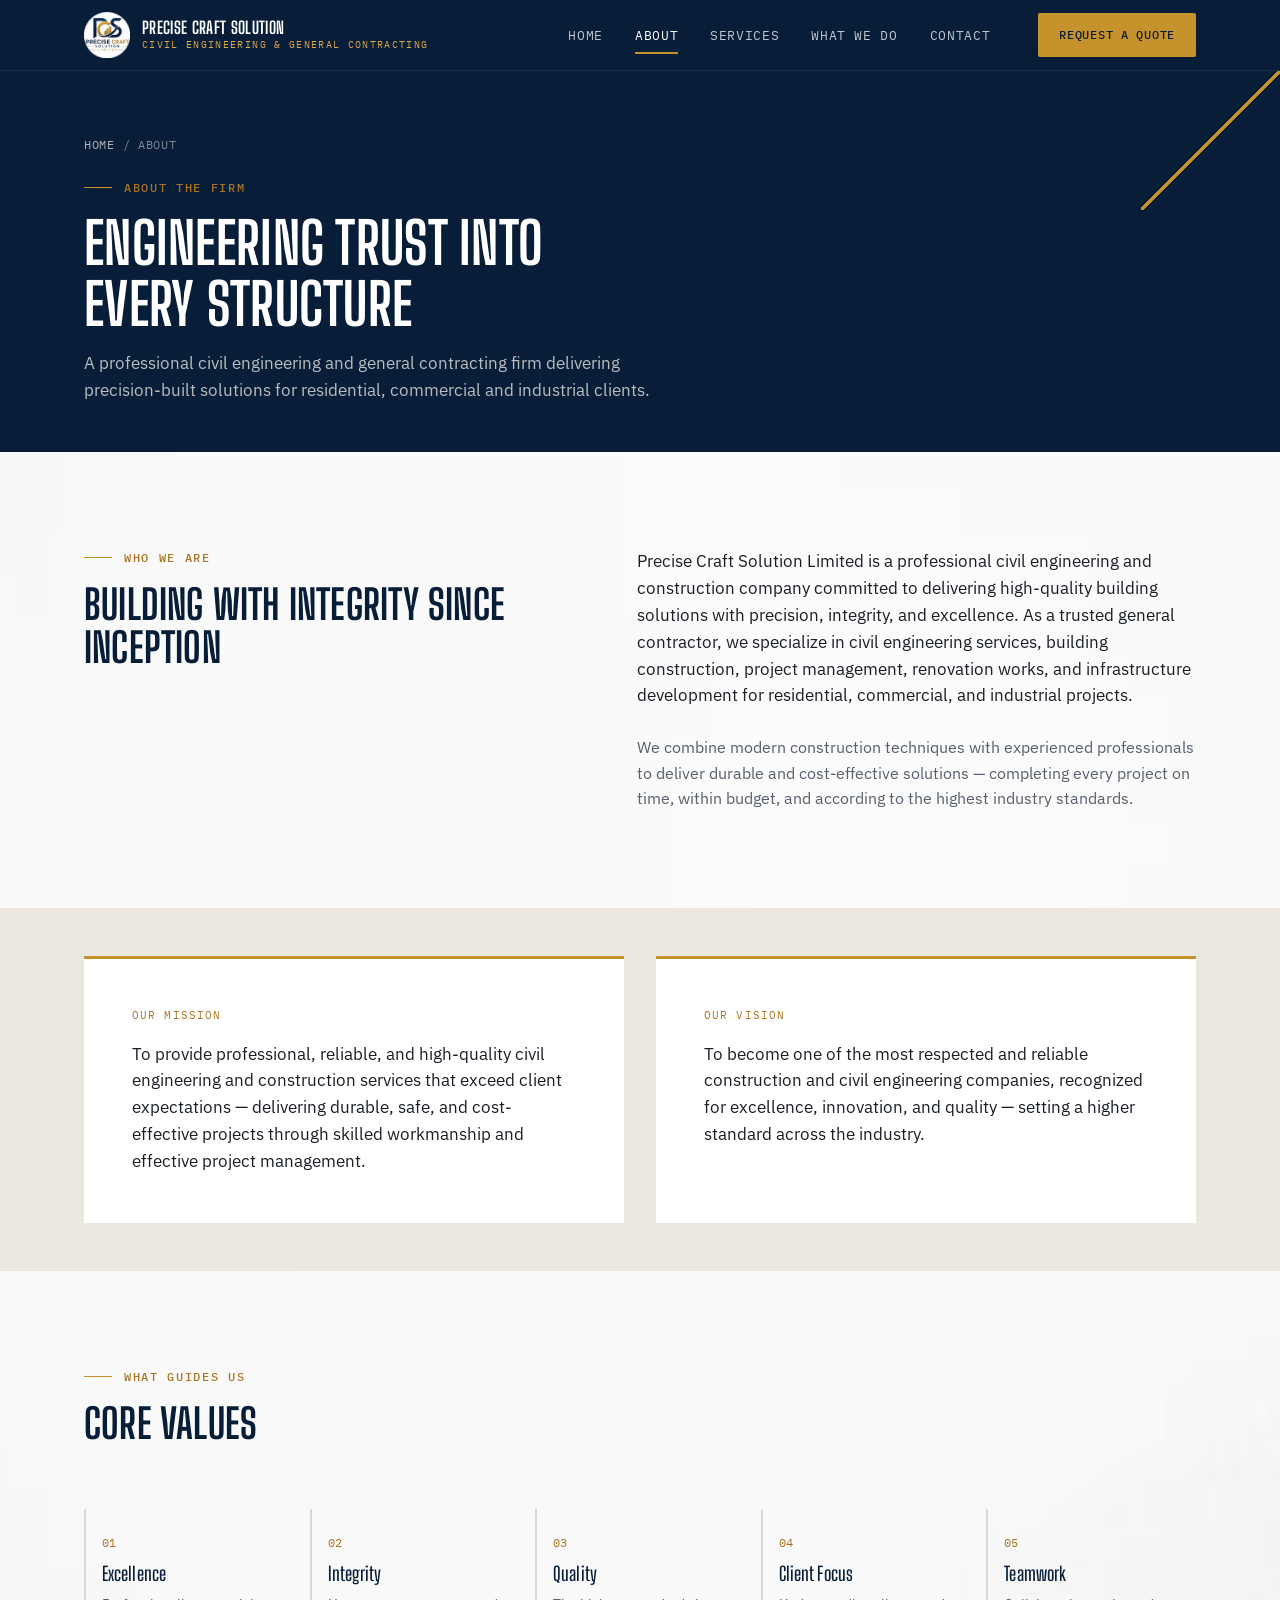
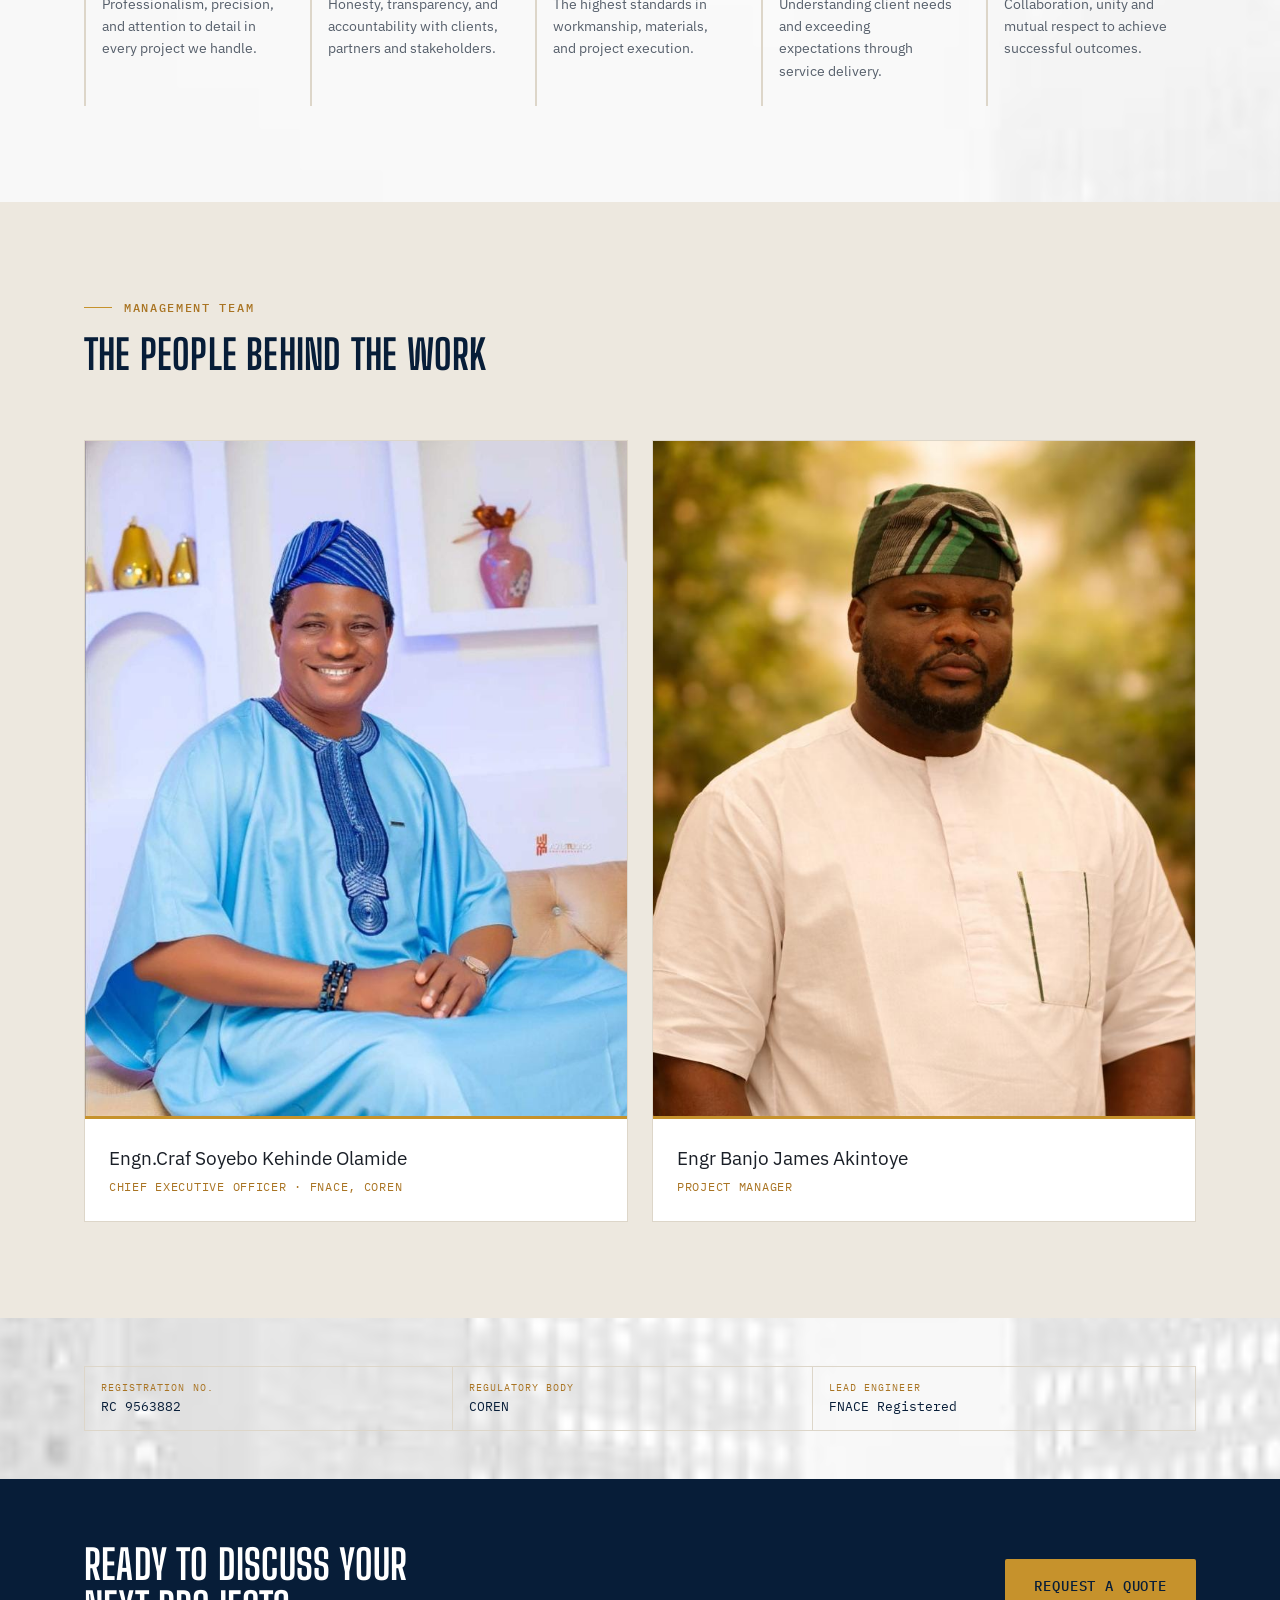
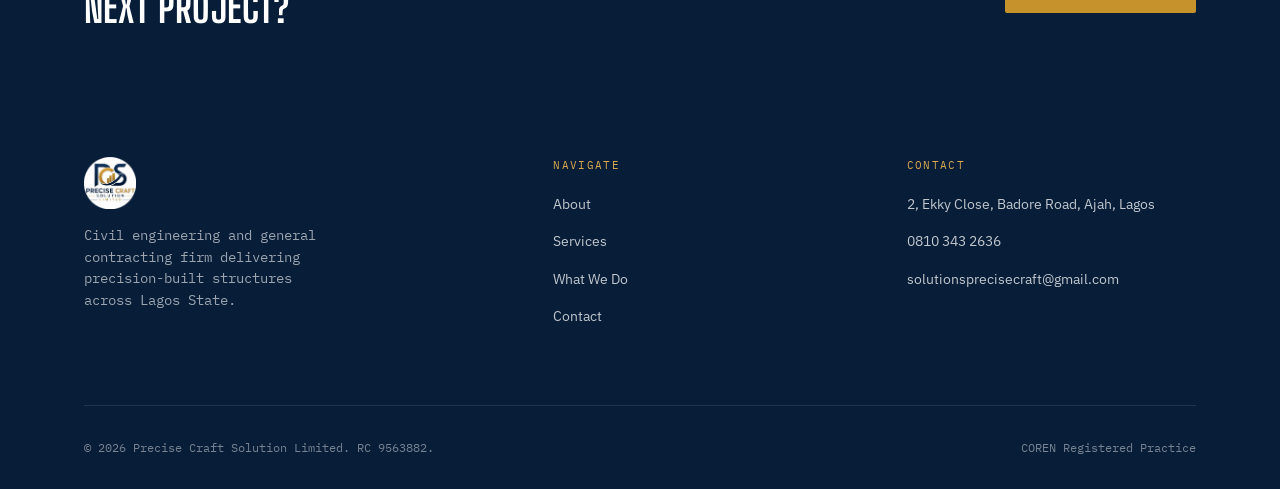
==== about.html @ 860c64ae "first commit" ====
<!DOCTYPE html>
<html lang="en" class="no-js">
<head>
  <script>document.documentElement.classList.replace('no-js','js');</script>
  <meta charset="UTF-8">
  <meta name="viewport" content="width=device-width, initial-scale=1.0">
  <title>About Us | Precise Craft Solution Limited</title>
  <meta name="description" content="Precise Craft Solution Limited — a COREN-registered civil engineering and general contracting firm. Learn our mission, values and meet the management team.">

  <link rel="preconnect" href="https://fonts.googleapis.com">
  <link rel="preconnect" href="https://fonts.gstatic.com" crossorigin>
  <link href="https://fonts.googleapis.com/css2?family=Big+Shoulders+Display:wght@600;700;800&family=IBM+Plex+Sans:wght@400;500;600&family=IBM+Plex+Mono:wght@400;500&display=swap" rel="stylesheet">
  
   <link rel="icon" type="image/png" sizes="192x192" href="assets/Dsfavicon_io/android-chrome-192x192.png">
    <link rel="icon" type="image/png" sizes="512x512" href="assets/Dsfavicon_io/android-chrome-512x512.png">
   <link rel="apple-touch-icon" sizes="180x180" href="assets/Dsfavicon_io/apple-touch-icon.png">
   <link rel="icon" type="image/png" sizes="32x32" href="assets/Dsfavicon_io/favicon-16x16.png">
   <link rel="icon" type="image/png" sizes="16x16" href="assets/Dsfavicon_io/favicon-32x32.png">
   <link rel="manifest" href="assets/Dsfavicon_io/site.webmanifest">
   
  <link rel="stylesheet" href="css/variables.css">
  <link rel="stylesheet" href="css/base.css">
  <link rel="stylesheet" href="css/typography.css">
  <link rel="stylesheet" href="css/components.css">
  <link rel="stylesheet" href="css/home.css">
  <link rel="stylesheet" href="css/about.css">
</head>
<body>

   <!-- Page Loader -->
    <div class="page-loader" id="pageLoader">
      <div class="loader-logo"><img src="assets/images/logo.png"></div>
      <div class="loader-bar"><div class="loader-fill"></div></div>
    </div>

  <a href="#main" class="visually-hidden">Skip to main content</a>

  <header class="site-header">
    <div class="container site-header__inner">
      <a href="index.html" class="site-header__brand">
        <img src="assets/images/logo.png" alt="Precise Craft Solution Limited logo">
        <span class="site-header__brand-text">Precise Craft Solution
          <span>Civil Engineering &amp; General Contracting</span>
        </span>
      </a>

      <nav class="site-nav" aria-label="Primary">
        <ul class="site-nav__list">
          <li><a href="index.html">Home</a></li>
          <li><a href="about.html" aria-current="page">About</a></li>
          <li><a href="services.html">Services</a></li>
          <li><a href="capabilities.html">What We Do</a></li>
          <li><a href="contact.html">Contact</a></li>
        </ul>
        <a href="contact.html" class="btn btn-primary btn-small">Request a Quote</a>
      </nav>

      <button class="nav-toggle" aria-label="Toggle menu" aria-expanded="false">
        <span></span><span></span><span></span>
      </button>
    </div>
  </header>

  <main id="main">

    <section class="page-hero">
      <div class="container">
        <p class="breadcrumb"><a href="index.html">Home</a> / About</p>
        <p class="eyebrow">About The Firm</p>
        <h1 class="page-hero__title">Engineering Trust Into Every Structure</h1>
        <p class="page-hero__lead">A professional civil engineering and general contracting firm delivering precision-built solutions for residential, commercial and industrial clients.</p>
      </div>
    </section>

    <!-- COMPANY OVERVIEW -->
    <section class="section">
      <div class="container intro__grid">
        <div>
          <p class="eyebrow">Who We Are</p>
          <h2>Building With Integrity Since Inception</h2>
        </div>
        <div>
          <p class="lead">Precise Craft Solution Limited is a professional civil engineering and construction company committed to delivering high-quality building solutions with precision, integrity, and excellence. As a trusted general contractor, we specialize in civil engineering services, building construction, project management, renovation works, and infrastructure development for residential, commercial, and industrial projects.</p>
          <br>
          <p>We combine modern construction techniques with experienced professionals to deliver durable and cost-effective solutions — completing every project on time, within budget, and according to the highest industry standards.</p>
        </div>
      </div>
    </section>

    <!-- MISSION / VISION -->
    <section class="section section--alt section--tight">
      <div class="container">
        <div class="mv-grid">
          <div class="mv-panel reveal">
            <p class="mv-panel__label">Our Mission</p>
            <p class="lead">To provide professional, reliable, and high-quality civil engineering and construction services that exceed client expectations — delivering durable, safe, and cost-effective projects through skilled workmanship and effective project management.</p>
          </div>
          <div class="mv-panel reveal">
            <p class="mv-panel__label">Our Vision</p>
            <p class="lead">To become one of the most respected and reliable construction and civil engineering companies, recognized for excellence, innovation, and quality — setting a higher standard across the industry.</p>
          </div>
        </div>
      </div>
    </section>

    <!-- CORE VALUES -->
    <section class="section">
      <div class="container">
        <div class="section__header">
          <p class="eyebrow">What Guides Us</p>
          <h2>Core Values</h2>
        </div>

        <div class="values-grid">
          <div class="value-item reveal">
            <div class="value-item__num">01</div>
            <h4>Excellence</h4>
            <p>Professionalism, precision, and attention to detail in every project we handle.</p>
          </div>
          <div class="value-item reveal">
            <div class="value-item__num">02</div>
            <h4>Integrity</h4>
            <p>Honesty, transparency, and accountability with clients, partners and stakeholders.</p>
          </div>
          <div class="value-item reveal">
            <div class="value-item__num">03</div>
            <h4>Quality</h4>
            <p>The highest standards in workmanship, materials, and project execution.</p>
          </div>
          <div class="value-item reveal">
            <div class="value-item__num">04</div>
            <h4>Client Focus</h4>
            <p>Understanding client needs and exceeding expectations through service delivery.</p>
          </div>
          <div class="value-item reveal">
            <div class="value-item__num">05</div>
            <h4>Teamwork</h4>
            <p>Collaboration, unity and mutual respect to achieve successful outcomes.</p>
          </div>
        </div>
      </div>
    </section>

    <!-- TEAM -->
    <section class="section section--alt">
      <div class="container">
        <div class="section__header">
          <p class="eyebrow">Management Team</p>
          <h2>The People Behind The Work</h2>
        </div>

        <div class="team-grid">
          <div class="team-card reveal">
            <div class="team-card__photo"><img src="assets/images/Ceo.jpg"></div>
            <div class="team-card__body">
              <div class="team-card__name">Engn.Craf Soyebo Kehinde Olamide</div>
              <div class="team-card__role">Chief Executive Officer · FNACE, COREN</div>
            </div>
          </div>

          <div class="team-card reveal">
            <div class="team-card__photo"><img src="assets/images/mr-banjo.jpg"></div>
            <div class="team-card__body">
              <div class="team-card__name">Engr Banjo James Akintoye</div>
              <div class="team-card__role">Project Manager</div>
            </div>
          </div>


        </div>
      </div>
    </section>

    <!-- CREDENTIALS TITLE BLOCK -->
    <section class="section--tight">
      <div class="container">
        <div class="title-block title-block--light">
          <div class="title-block__cell">
            <span class="title-block__label">Registration No.</span>
            <span class="title-block__value">RC 9563882</span>
          </div>
          <div class="title-block__cell">
            <span class="title-block__label">Regulatory Body</span>
            <span class="title-block__value">COREN</span>
          </div>
          <div class="title-block__cell">
            <span class="title-block__label">Lead Engineer</span>
            <span class="title-block__value">FNACE Registered</span>
          </div>
        </div>
      </div>
    </section>

    <!-- CTA -->
    <section class="cta-band">
      <div class="container cta-band__inner">
        <h2>Ready To Discuss Your Next Project?</h2>
        <a href="contact.html" class="btn btn-primary">Request a Quote</a>
      </div>
    </section>

  </main>

  <footer class="site-footer">
    <div class="container">
      <div class="footer-grid">
        <div>
          <img src="assets/images/logo.png" alt="Precise Craft Solution Limited" style="height:52px;width:52px;">
          <p class="footer-brand__text">Civil engineering and general contracting firm delivering precision-built structures across Lagos State.</p>
        </div>
        <div>
          <p class="footer-heading">Navigate</p>
          <ul class="footer-list">
            <li><a href="about.html">About</a></li>
            <li><a href="services.html">Services</a></li>
            <li><a href="capabilities.html">What We Do</a></li>
            <li><a href="contact.html">Contact</a></li>
          </ul>
        </div>
        <div>
          <p class="footer-heading">Contact</p>
          <ul class="footer-list">
            <li><span>2, Ekky Close, Badore Road, Ajah, Lagos</span></li>
            <li><a href="wa.me/+2348103432636">0810 343 2636</a></li>
            <li><a href="mailto:solutionsprecisecraft@gmail.com">solutionsprecisecraft@gmail.com</a></li>
          </ul>
        </div>
      </div>
      <div class="footer-bottom">
        <span>&copy; 2026 Precise Craft Solution Limited. RC 9563882.</span>
        <span>COREN Registered Practice</span>
      </div>
    </div>
  </footer>

  <script src="js/main.js"></script>
</body>
</html>
---- css/variables.css ----
/* ==========================================================================
   PRECISE CRAFT SOLUTION LIMITED — Design Tokens
   Brand colors extracted directly from company logo.
   ========================================================================== */

:root {

  /* ---- Color: Navy (primary, dominant) ---- */
  --navy-900: #071D38;   /* deepest — dark section backgrounds */
  --navy-800: #0B2C54;   /* brand primary — logo navy */
  --navy-700: #123A6B;   /* hover / lighter surface on dark */
  --navy-600: #1D4E86;   /* links on dark, mid accents */

  /* ---- Color: Gold (accent — used sparingly) ---- */
  --gold-600: #A97423;   /* deep gold — text-on-light emphasis */
  --gold-500: #C6922C;   /* brand primary gold */
  --gold-400: #D9A94E;   /* lighter gold — hover states */
  --gold-100: #F3E4C6;   /* faint gold wash — badges, tints */

  /* ---- Color: Neutrals (warm, not clinical) ---- */
  --concrete-100: #F6F3EE; /* page background — warm off-white */
  --concrete-200: #EDE8DF; /* section alternation */
  --concrete-300: #DDD6C9; /* borders, hairlines */
  --steel-400: #8B93A0;    /* secondary neutral, muted labels */
  --steel-600: #565F6B;    /* body text on light, secondary */
  --ink-900: #1A1F27;      /* primary text — warm near-black */

  /* ---- Color: Surface / Utility ---- */
  --white: #FFFFFF;
  --success: #2F6B4F;
  --error: #A63A3A;

  /* ---- Typography ---- */
  --font-display: 'Big Shoulders Display', sans-serif;
  --font-body: 'IBM Plex Sans', sans-serif;
  --font-mono: 'IBM Plex Mono', monospace;

  /* Type scale (fluid via clamp) */
  --text-display: clamp(2.75rem, 6vw, 5.5rem);
  --text-h1: clamp(2.25rem, 4.5vw, 3.75rem);
  --text-h2: clamp(1.75rem, 3.2vw, 2.75rem);
  --text-h3: clamp(1.35rem, 2.2vw, 1.75rem);
  --text-h4: clamp(1.1rem, 1.5vw, 1.35rem);
  --text-body-lg: clamp(1.05rem, 1.3vw, 1.2rem);
  --text-body: 1rem;
  --text-small: 0.875rem;
  --text-caption: 0.75rem;

  /* ---- Spacing (8pt grid) ---- */
  --space-1: 4px;
  --space-2: 8px;
  --space-3: 12px;
  --space-4: 16px;
  --space-5: 24px;
  --space-6: 32px;
  --space-7: 48px;
  --space-8: 64px;
  --space-9: 96px;
  --space-10: 128px;

  /* ---- Layout ---- */
  --container-max: 1240px;
  --container-pad: clamp(20px, 5vw, 64px);

  /* ---- Radius (minimal — this brand is angular, not soft) ---- */
  --radius-sm: 2px;
  --radius-md: 4px;

  /* ---- Shadow (subtle, elevation not decoration) ---- */
  --shadow-sm: 0 1px 3px rgba(7, 29, 56, 0.08);
  --shadow-md: 0 4px 16px rgba(7, 29, 56, 0.10);
  --shadow-lg: 0 12px 32px rgba(7, 29, 56, 0.14);

  /* ---- Motion ---- */
  --ease: cubic-bezier(0.4, 0, 0.2, 1);
  --duration-fast: 150ms;
  --duration-base: 250ms;
  --duration-slow: 400ms;
}
---- css/base.css ----
/* ==========================================================================
   Base — reset & foundational element styles
   ========================================================================== */

*, *::before, *::after {
  box-sizing: border-box;
  margin: 0;
  padding: 0;
}

html {
  scroll-behavior: smooth;
  -webkit-text-size-adjust: 100%;
}

@media (prefers-reduced-motion: reduce) {
  html {
    scroll-behavior: auto;
  }
  *, *::before, *::after {
    animation-duration: 0.01ms !important;
    animation-iteration-count: 1 !important;
    transition-duration: 0.01ms !important;
    scroll-behavior: auto !important;
  }
}

body {
  font-family: var(--font-body);
  font-size: var(--text-body);
  line-height: 1.6;
  color: var(--ink-900);
  background-image: url(../assets/images/site-progress.jpeg);
  background-position: center;
  background-size:cover;
  -webkit-font-smoothing: antialiased;
  overflow-x: hidden;
}

img, picture, svg {
  display: block;
  max-width: 100%;
  height: auto;
}

a {
  color: inherit;
  text-decoration: none;
}

button {
  font-family: inherit;
  cursor: pointer;
  border: none;
  background: none;
}

ul, ol {
  list-style: none;
}

input, textarea, select, button {
  font-family: inherit;
  font-size: inherit;
}

/* Visible focus states — accessibility non-negotiable */
a:focus-visible,
button:focus-visible,
input:focus-visible,
textarea:focus-visible,
select:focus-visible {
  outline: 2px solid var(--gold-500);
  outline-offset: 3px;
}

/* Layout utility */
.container {
  max-width: var(--container-max);
  margin-inline: auto;
  padding-inline: var(--container-pad);
}

.visually-hidden {
  position: absolute;
  width: 1px;
  height: 1px;
  overflow: hidden;
  clip: rect(0, 0, 0, 0);
  white-space: nowrap;
}

section {
  position: relative;
}

.page-loader {
  position: fixed;
  inset: 0;
  z-index: 99999;
  background: var(--navy-900);
  display: flex;
  flex-direction: column;
  align-items: center;
  justify-content: center;
  gap: 1.5rem;
  transition:
    opacity 0.5s ease,
    visibility 0.5s ease;
}

.page-loader.hidden {
  opacity: 0;
  visibility: hidden;
}

.loader-logo {
  font-family: var(--font-body);
  font-size: 1.8rem;
  font-weight: 700;
  color: var(--text-primary);
  letter-spacing: -0.02em;
}

.loader-logo img {
  width:auto ;
  height: 56px;
}

.loader-bar {
  width: 160px;
  height: 2px;
  background: var(--concrete-100);
  border-radius: 999px;
  overflow: hidden;
}

.loader-fill {
  height: 100%;
  width: 0%;
  background: var(--navy-600);
  border-radius: 999px;
  animation: loaderFill 1.4s cubic-bezier(0.4, 0, 0.2, 1) forwards;
}

@keyframes loaderFill {
  0% {
    width: 0%;
  }
  60% {
    width: 80%;
  }
  100% {
    width: 100%;
  }
}
---- css/typography.css ----
/* ==========================================================================
   Typography
   ========================================================================== */

h1, h2, h3, h4 {
  font-family: var(--font-display);
  font-weight: 700;
  line-height: 1.05;
  letter-spacing: 0.005em;
  color: var(--navy-900);
  text-transform: uppercase;
}

h1 { font-size: var(--text-h1); }
h2 { font-size: var(--text-h2); }
h3 { font-size: var(--text-h3); }
h4 { font-size: var(--text-h4); font-weight: 600; }

.display {
  font-family: var(--font-display);
  font-size: var(--text-display);
  font-weight: 800;
  line-height: 0.95;
  letter-spacing: 0.005em;
  text-transform: uppercase;
  color: var(--navy-900);
}

p {
  color: var(--steel-600);
  max-width: 62ch;
}

p.lead {
  font-size: var(--text-body-lg);
  color: var(--ink-900);
}

/* Eyebrow / kicker — spec-sheet style label above headings */
.eyebrow {
  font-family: var(--font-mono);
  font-size: var(--text-caption);
  font-weight: 500;
  letter-spacing: 0.14em;
  text-transform: uppercase;
  color: var(--gold-600);
  display: flex;
  align-items: center;
  gap: var(--space-3);
  margin-bottom: var(--space-4);
}

.eyebrow::before {
  content: '';
  width: 28px;
  height: 1px;
  background: var(--gold-500);
  flex-shrink: 0;
}

/* Mono / data style — used for credentials, numbers, reference codes */
.mono {
  font-family: var(--font-mono);
  letter-spacing: 0.02em;
}

.text-navy { color: var(--navy-800); }
.text-gold { color: var(--gold-600); }
.text-steel { color: var(--steel-600); }
.text-on-dark { color: var(--concrete-100); }
.text-on-dark p { color: rgba(246, 243, 238, 0.75); }
.text-on-dark h1, .text-on-dark h2, .text-on-dark h3, .text-on-dark h4, .text-on-dark .display {
  color: var(--white);
}

@media (max-width: 640px) {
  p { max-width: none; }
}
---- css/components.css ----
/* ==========================================================================
   Components
   ========================================================================== */

/* ---- Buttons ---- */
.btn {
  display: inline-flex;
  align-items: center;
  gap: var(--space-3);
  font-family: var(--font-mono);
  font-size: var(--text-small);
  font-weight: 500;
  letter-spacing: 0.06em;
  text-transform: uppercase;
  padding: 15px 28px;
  border: 1px solid transparent;
  border-radius: var(--radius-sm);
  transition: background-color var(--duration-base) var(--ease),
              color var(--duration-base) var(--ease),
              border-color var(--duration-base) var(--ease),
              transform var(--duration-fast) var(--ease);
  white-space: nowrap;
}

.btn:active { transform: translateY(1px); }

.btn-primary {
  background: var(--gold-500);
  color: var(--navy-900);
}
.btn-primary:hover { background: var(--gold-400); }

.btn-outline-light {
  background: transparent;
  color: var(--white);
  border-color: rgba(255, 255, 255, 0.4);
}
.btn-outline-light:hover {
  border-color: var(--gold-500);
  color: var(--gold-400);
}

.btn-outline-dark {
  background: transparent;
  color: var(--navy-800);
  border-color: var(--navy-800);
}
.btn-outline-dark:hover {
  background: var(--navy-800);
  color: var(--white);
}

.btn-small {
  padding: 11px 20px;
  font-size: 0.75rem;
}

.btn svg {
  width: 14px;
  height: 14px;
  transition: transform var(--duration-base) var(--ease);
}
.btn:hover svg {
  transform: translateX(3px);
}

/* ---- Title Block (signature element) ----
   Modeled on the stamped info block found on real engineering drawings.
   Used to carry credentials wherever trust needs reinforcing. */
.title-block {
  font-family: var(--font-mono);
  font-size: var(--text-caption);
  border: 1px solid rgba(255, 255, 255, 0.2);
  display: grid;
  grid-template-columns: repeat(3, auto);
}

.title-block__cell {
  padding: var(--space-3) var(--space-4);
  border-right: 1px solid rgba(255, 255, 255, 0.2);
}
.title-block__cell:last-child { border-right: none; }

.title-block__label {
  display: block;
  text-transform: uppercase;
  letter-spacing: 0.1em;
  color: var(--gold-400);
  font-size: 0.65rem;
  margin-bottom: 2px;
}

.title-block__value {
  color: var(--white);
  font-size: 0.8rem;
}

.title-block--light {
  border-color: var(--concrete-300);
}
.title-block--light .title-block__cell {
  border-color: var(--concrete-300);
}
.title-block--light .title-block__label {
  color: var(--gold-600);
}
.title-block--light .title-block__value {
  color: var(--navy-900);
}

@media (max-width: 640px) {
  .title-block {
    grid-template-columns: 1fr;
  }
  .title-block__cell {
    border-right: none;
    border-bottom: 1px solid rgba(255, 255, 255, 0.2);
  }
  .title-block--light .title-block__cell {
    border-bottom: 1px solid var(--concrete-300);
  }
  .title-block__cell:last-child { border-bottom: none; }
}

/* ---- Inner Page Hero (About / Services / Capabilities / Contact) ---- */
.page-hero {
  background: var(--navy-900);
  padding-block: var(--space-8) var(--space-7);
  position: relative;
  overflow: hidden;
}

.page-hero::after {
  content: '';
  position: absolute;
  top: -1px;
  right: -1px;
  width: 140px;
  height: 140px;
  background: linear-gradient(135deg, transparent 49%, var(--gold-500) 49%, var(--gold-500) 51%, transparent 51%);
  pointer-events: none;
}

.page-hero__title {
  color: var(--white);
  max-width: 20ch;
}

.page-hero__lead {
  color: rgba(246, 243, 238, 0.75);
  font-size: var(--text-body-lg);
  max-width: 58ch;
  margin-top: var(--space-4);
}

.breadcrumb {
  font-family: var(--font-mono);
  font-size: 0.75rem;
  letter-spacing: 0.06em;
  text-transform: uppercase;
  color: rgba(246, 243, 238, 0.5);
  margin-bottom: var(--space-5);
}
.breadcrumb a { color: rgba(246, 243, 238, 0.7); }
.breadcrumb a:hover { color: var(--gold-400); }

/* ---- Section spacing shared across inner pages ---- */
.section {
  padding-block: var(--space-9);
}
.section--tight {
  padding-block: var(--space-7);
}
.section--alt {
  background: var(--concrete-200);
}
.section__header {
  max-width: 70ch;
  margin-bottom: var(--space-8);
}

.site-header {
  position: sticky;
  top: 0;
  z-index: 100;
  background: var(--navy-900);
  border-bottom: 1px solid rgba(255, 255, 255, 0.08);
}

.site-header__inner {
  display: flex;
  align-items: center;
  justify-content: space-between;
  padding-block: var(--space-3);
}

.site-header__brand {
  display: flex;
  align-items: center;
  gap: var(--space-3);
}

.site-header__brand img {
  height: 46px;
  width: 46px;
}

.site-header__brand-text {
  font-family: var(--font-display);
  font-size: 1.05rem;
  font-weight: 700;
  letter-spacing: 0.02em;
  text-transform: uppercase;
  color: var(--white);
  line-height: 1.1;
}

.site-header__brand-text span {
  display: block;
  font-family: var(--font-mono);
  font-size: 0.6rem;
  font-weight: 400;
  letter-spacing: 0.14em;
  color: var(--gold-400);
  text-transform: uppercase;
  margin-top: 2px;
}

.site-nav {
  display: flex;
  align-items: center;
  gap: var(--space-7);
}

.site-nav__list {
  display: flex;
  gap: var(--space-6);
}

.site-nav__list a {
  font-family: var(--font-mono);
  font-size: 0.8rem;
  letter-spacing: 0.05em;
  text-transform: uppercase;
  color: rgba(255, 255, 255, 0.75);
  padding-block: var(--space-2);
  position: relative;
  transition: color var(--duration-base) var(--ease);
}

.site-nav__list a:hover,
.site-nav__list a[aria-current="page"] {
  color: var(--white);
}

.site-nav__list a[aria-current="page"]::after {
  content: '';
  position: absolute;
  left: 0;
  bottom: -2px;
  width: 100%;
  height: 2px;
  background: var(--gold-500);
}

.nav-toggle {
  display: none;
  flex-direction: column;
  gap: 5px;
  padding: var(--space-2);
}
.nav-toggle span {
  width: 22px;
  height: 2px;
  background: var(--white);
  transition: transform var(--duration-base) var(--ease), opacity var(--duration-base) var(--ease);
}
.nav-toggle[aria-expanded="true"] span:nth-child(1) { transform: translateY(7px) rotate(45deg); }
.nav-toggle[aria-expanded="true"] span:nth-child(2) { opacity: 0; }
.nav-toggle[aria-expanded="true"] span:nth-child(3) { transform: translateY(-7px) rotate(-45deg); }

@media (max-width: 860px) {
  .site-nav {
    position: fixed;
    inset: 0 0 0 30%;
    top: 74px;
    background: var(--navy-900);
    flex-direction: column;
    align-items: flex-start;
    padding: var(--space-7) var(--space-5);
    transform: translateX(100%);
    transition: transform var(--duration-slow) var(--ease);
    border-left: 1px solid rgba(255, 255, 255, 0.1);
  }
  .site-nav.is-open {
    transform: translateX(0);
  }
  .site-nav__list {
    flex-direction: column;
    gap: var(--space-5);
    width: 100%;
  }
  .site-nav .btn {
    margin-top: var(--space-6);
    width: 100%;
    justify-content: center;
  }
  .nav-toggle {
    display: flex;
  }
}

/* ---- Cards ---- */
.card {
  background: var(--white);
  border: 1px solid var(--concrete-300);
  padding: var(--space-6);
  transition: border-color var(--duration-base) var(--ease),
              transform var(--duration-base) var(--ease),
              box-shadow var(--duration-base) var(--ease);
}

.card:hover {
  border-color: var(--gold-500);
  transform: translateY(-4px);
  box-shadow: var(--shadow-md);
}

.card__index {
  font-family: var(--font-mono);
  font-size: 0.75rem;
  color: var(--gold-600);
  letter-spacing: 0.08em;
  margin-bottom: var(--space-4);
}

.card__title {
  font-size: var(--text-h4);
  margin-bottom: var(--space-3);
}

.card__text {
  font-size: var(--text-small);
  margin-bottom: var(--space-5);
}

/* ---- Footer ---- */
.site-footer {
  background: var(--navy-900);
  color: var(--concrete-100);
  padding-block: var(--space-8) var(--space-6);
}

.footer-grid {
  display: grid;
  grid-template-columns: 1.4fr 1fr 1fr;
  gap: var(--space-8);
  padding-bottom: var(--space-8);
  border-bottom: 1px solid rgba(255, 255, 255, 0.1);
}

.footer-brand__text {
  font-family: var(--font-mono);
  font-size: 0.85rem;
  color: rgba(255, 255, 255, 0.6);
  margin-top: var(--space-4);
  max-width: 32ch;
}

.footer-heading {
  font-family: var(--font-mono);
  font-size: 0.7rem;
  letter-spacing: 0.12em;
  text-transform: uppercase;
  color: var(--gold-400);
  margin-bottom: var(--space-4);
}

.footer-list li {
  margin-bottom: var(--space-3);
}

.footer-list a,
.footer-list span {
  font-size: 0.9rem;
  color: rgba(255, 255, 255, 0.75);
}

.footer-list a:hover {
  color: var(--gold-400);
}

.footer-bottom {
  display: flex;
  justify-content: space-between;
  align-items: center;
  padding-top: var(--space-6);
  font-family: var(--font-mono);
  font-size: 0.75rem;
  color: rgba(255, 255, 255, 0.45);
  flex-wrap: wrap;
  gap: var(--space-3);
}

@media (max-width: 860px) {
  .footer-grid {
    grid-template-columns: 1fr;
    gap: var(--space-6);
  }
}

/* ---- Form elements ---- */
.field {
  margin-bottom: var(--space-5);
}

.field label {
  display: block;
  font-family: var(--font-mono);
  font-size: 0.75rem;
  letter-spacing: 0.06em;
  text-transform: uppercase;
  color: var(--navy-800);
  margin-bottom: var(--space-2);
}

.field input,
.field textarea,
.field select {
  width: 100%;
  padding: 14px 16px;
  background: var(--white);
  border: 1px solid var(--concrete-300);
  border-radius: var(--radius-sm);
  color: var(--ink-900);
  transition: border-color var(--duration-base) var(--ease);
}

.field input:focus,
.field textarea:focus,
.field select:focus {
  border-color: var(--gold-500);
  outline: none;
}

.field textarea {
  resize: vertical;
  min-height: 140px;
}
---- css/home.css ----
/* ==========================================================================
   Home Page Sections
   ========================================================================== */

/* ---- Hero ---- */
.hero {
  background: var(--navy-900);
  padding-top: var(--space-9);
  padding-bottom: var(--space-9);
  position: relative;
  overflow: hidden;
}

.hero::before {
  content: '';
  position: absolute;
  top: -1px;
  right: -1px;
  width: 220px;
  height: 220px;
  background: linear-gradient(135deg, transparent 49.3%, var(--gold-500) 49.3%, var(--gold-500) 50.7%, transparent 50.7%);
  pointer-events: none;
}

.hero::after {
  content: '';
  position: absolute;
  top: 0;
  right: 0;
  width: 1px;
  height: 100%;
  background: rgba(201, 146, 44, 0.15);
  pointer-events: none;
}

.hero__grid {
  display: grid;
  grid-template-columns: 1.3fr 0.9fr;
  gap: var(--space-9);
  align-items: end;
}

.hero__headline {
  font-size: var(--text-display);
  color: var(--white);
  margin-bottom: var(--space-6);
}

.hero__headline em {
  font-style: normal;
  color: var(--gold-500);
}

.hero__lead {
  font-size: var(--text-body-lg);
  color: rgba(246, 243, 238, 0.8);
  margin-bottom: var(--space-7);
  max-width: 46ch;
}

.hero__actions {
  display: flex;
  gap: var(--space-4);
  margin-bottom: var(--space-8);
  flex-wrap: wrap;
}

.hero__panel {
  border-left: 2px solid var(--gold-500);
  padding-left: var(--space-6);
}

.hero__panel-label {
  font-family: var(--font-mono);
  font-size: 0.7rem;
  letter-spacing: 0.12em;
  text-transform: uppercase;
  color: var(--gold-400);
  margin-bottom: var(--space-4);
}

.hero__panel-list li {
  font-family: var(--font-body);
  color: rgba(246, 243, 238, 0.85);
  font-size: 0.95rem;
  padding-block: var(--space-3);
  border-bottom: 1px solid rgba(255, 255, 255, 0.1);
  display: flex;
  justify-content: space-between;
  gap: var(--space-4);
}

.hero__panel-list li:last-child { border-bottom: none; }

.hero__panel-list span:last-child {
  font-family: var(--font-mono);
  color: var(--white);
  text-align: right;
}

@media (max-width: 940px) {
  .hero__grid {
    grid-template-columns: 1fr;
    gap: var(--space-7);
  }
  .hero::before { width: 100%; opacity: 0.2; }
}

/* ---- Intro / About preview ---- */
.intro {
  padding-block: var(--space-9);
}

.intro__grid {
  display: grid;
  grid-template-columns: 0.9fr 1.1fr;
  gap: var(--space-9);
}

.intro__media {
  position: relative;
}

.intro__media img {
  width: 100%;
  aspect-ratio: 4 / 3;
  object-fit: cover;
  object-position: center 65%;
  border-top: 3px solid var(--gold-500);
}

.intro__media-caption {
  display: flex;
  justify-content: space-between;
  padding-block: var(--space-3);
  font-family: var(--font-mono);
  font-size: 0.7rem;
  letter-spacing: 0.06em;
  text-transform: uppercase;
  color: var(--steel-600);
  border-bottom: 1px solid var(--concrete-300);
}

.intro__stats {
  display: grid;
  grid-template-columns: 1fr 1fr;
  gap: var(--space-6);
  margin-top: var(--space-7);
}

.stat__number {
  font-family: var(--font-display);
  font-size: clamp(2rem, 3.5vw, 2.75rem);
  color: var(--navy-800);
  line-height: 1;
}

.stat__label {
  font-family: var(--font-mono);
  font-size: 0.7rem;
  letter-spacing: 0.08em;
  text-transform: uppercase;
  color: var(--steel-600);
  margin-top: var(--space-2);
}

@media (max-width: 860px) {
  .intro__grid { grid-template-columns: 1fr; }
}

/* ---- Services preview grid ---- */
.services-preview {
  background: var(--concrete-200);
  padding-block: var(--space-9);
}

.services-preview__header {
  display: flex;
  justify-content: space-between;
  align-items: flex-end;
  gap: var(--space-6);
  margin-bottom: var(--space-8);
  flex-wrap: wrap;
}

.service-grid {
  display: grid;
  grid-template-columns: repeat(3, 1fr);
  gap: var(--space-5);
}

@media (max-width: 940px) {
  .service-grid { grid-template-columns: 1fr 1fr; }
}
@media (max-width: 640px) {
  .service-grid { grid-template-columns: 1fr; }
}

/* ---- Dark CTA band ---- */
.cta-band {
  background: var(--navy-900);
  padding-block: var(--space-8);
}

.cta-band__inner {
  display: flex;
  justify-content: space-between;
  align-items: center;
  gap: var(--space-6);
  flex-wrap: wrap;
}

.cta-band h2 {
  color: var(--white);
  max-width: 20ch;
}

@media (max-width: 640px) {
  .cta-band__inner { flex-direction: column; align-items: flex-start; }
}

/* ---- Reveal on scroll ---- */
.reveal {
  opacity: 0;
  transform: translateY(24px);
  transition: opacity 700ms var(--ease), transform 700ms var(--ease);
}
.reveal.is-visible {
  opacity: 1;
  transform: translateY(0);
}

/* If JS never loads, content must not stay permanently hidden */
.no-js .reveal {
  opacity: 1;
  transform: none;
}
---- css/about.css ----
/* ==========================================================================
   About Page
   ========================================================================== */

/* ---- Mission / Vision ---- */
.mv-grid {
  display: grid;
  grid-template-columns: 1fr 1fr;
  gap: var(--space-6);
}

.mv-panel {
  padding: var(--space-7);
  background: var(--white);
  border-top: 3px solid var(--gold-500);
}

.mv-panel__label {
  font-family: var(--font-mono);
  font-size: 0.7rem;
  letter-spacing: 0.1em;
  text-transform: uppercase;
  color: var(--gold-600);
  margin-bottom: var(--space-4);
}

@media (max-width: 760px) {
  .mv-grid { grid-template-columns: 1fr; }
}

/* ---- Core Values ---- */
.values-grid {
  display: grid;
  grid-template-columns: repeat(5, 1fr);
  gap: var(--space-4);
}

.value-item {
  padding: var(--space-5) var(--space-4);
  border-left: 2px solid var(--concrete-300);
}

.value-item__num {
  font-family: var(--font-mono);
  font-size: 0.75rem;
  color: var(--gold-600);
  margin-bottom: var(--space-3);
}

.value-item h4 {
  margin-bottom: var(--space-2);
  text-transform: none;
}

.value-item p {
  font-size: var(--text-small);
}

@media (max-width: 940px) {
  .values-grid { grid-template-columns: 1fr 1fr; }
}
@media (max-width: 560px) {
  .values-grid { grid-template-columns: 1fr; }
}

/* ---- Team ---- */
.team-grid {
  display: grid;
  grid-template-columns: repeat(2, 1fr);
  gap: var(--space-5);
}

.team-card {
  background: var(--white);
  border: 1px solid var(--concrete-300);
}

.team-card__photo {
  aspect-ratio: 4 / 5;
  background: var(--navy-800);
  background-image: linear-gradient(160deg, var(--navy-800) 0%, var(--navy-700) 100%);
  display: flex;
  align-items: center;
  justify-content: center;
  position: relative;
  overflow: hidden;
}

.team-card__initials {
  font-family: var(--font-display);
  font-size: 3.5rem;
  color: rgba(255, 255, 255, 0.15);
  font-weight: 800;
}

.team-card__photo::after {
  content: '';
  position: absolute;
  bottom: 0; left: 0;
  width: 100%;
  height: 3px;
  background: var(--gold-500);
}

.team-card__body {
  padding: var(--space-5);
}

.team-card__name {
  font-size: var(--text-h4);
  margin-bottom: var(--space-1);
}

.team-card__role {
  font-family: var(--font-mono);
  font-size: 0.75rem;
  letter-spacing: 0.06em;
  text-transform: uppercase;
  color: var(--gold-600);
}

@media (max-width: 940px) {
  .team-grid { grid-template-columns: 1fr 1fr; }
}
@media (max-width: 640px) {
  .team-grid { grid-template-columns: 1fr; }
}
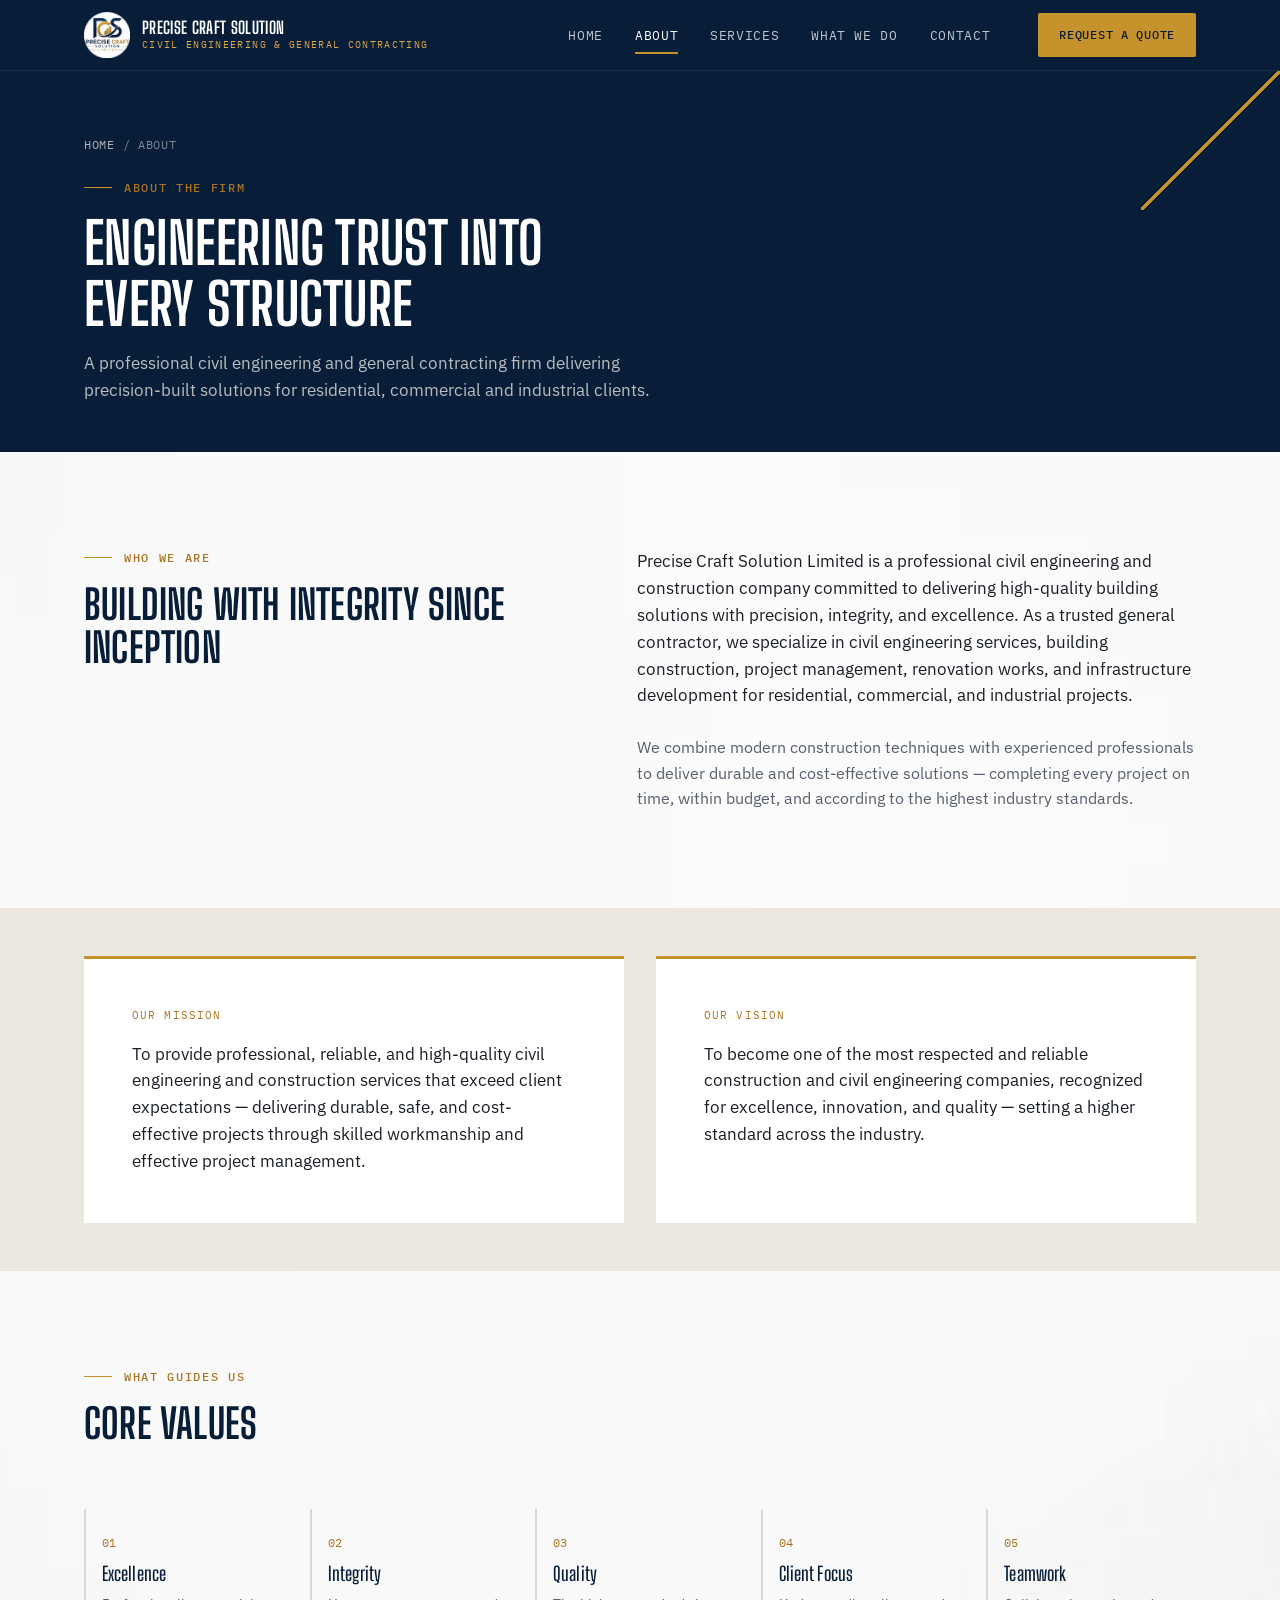
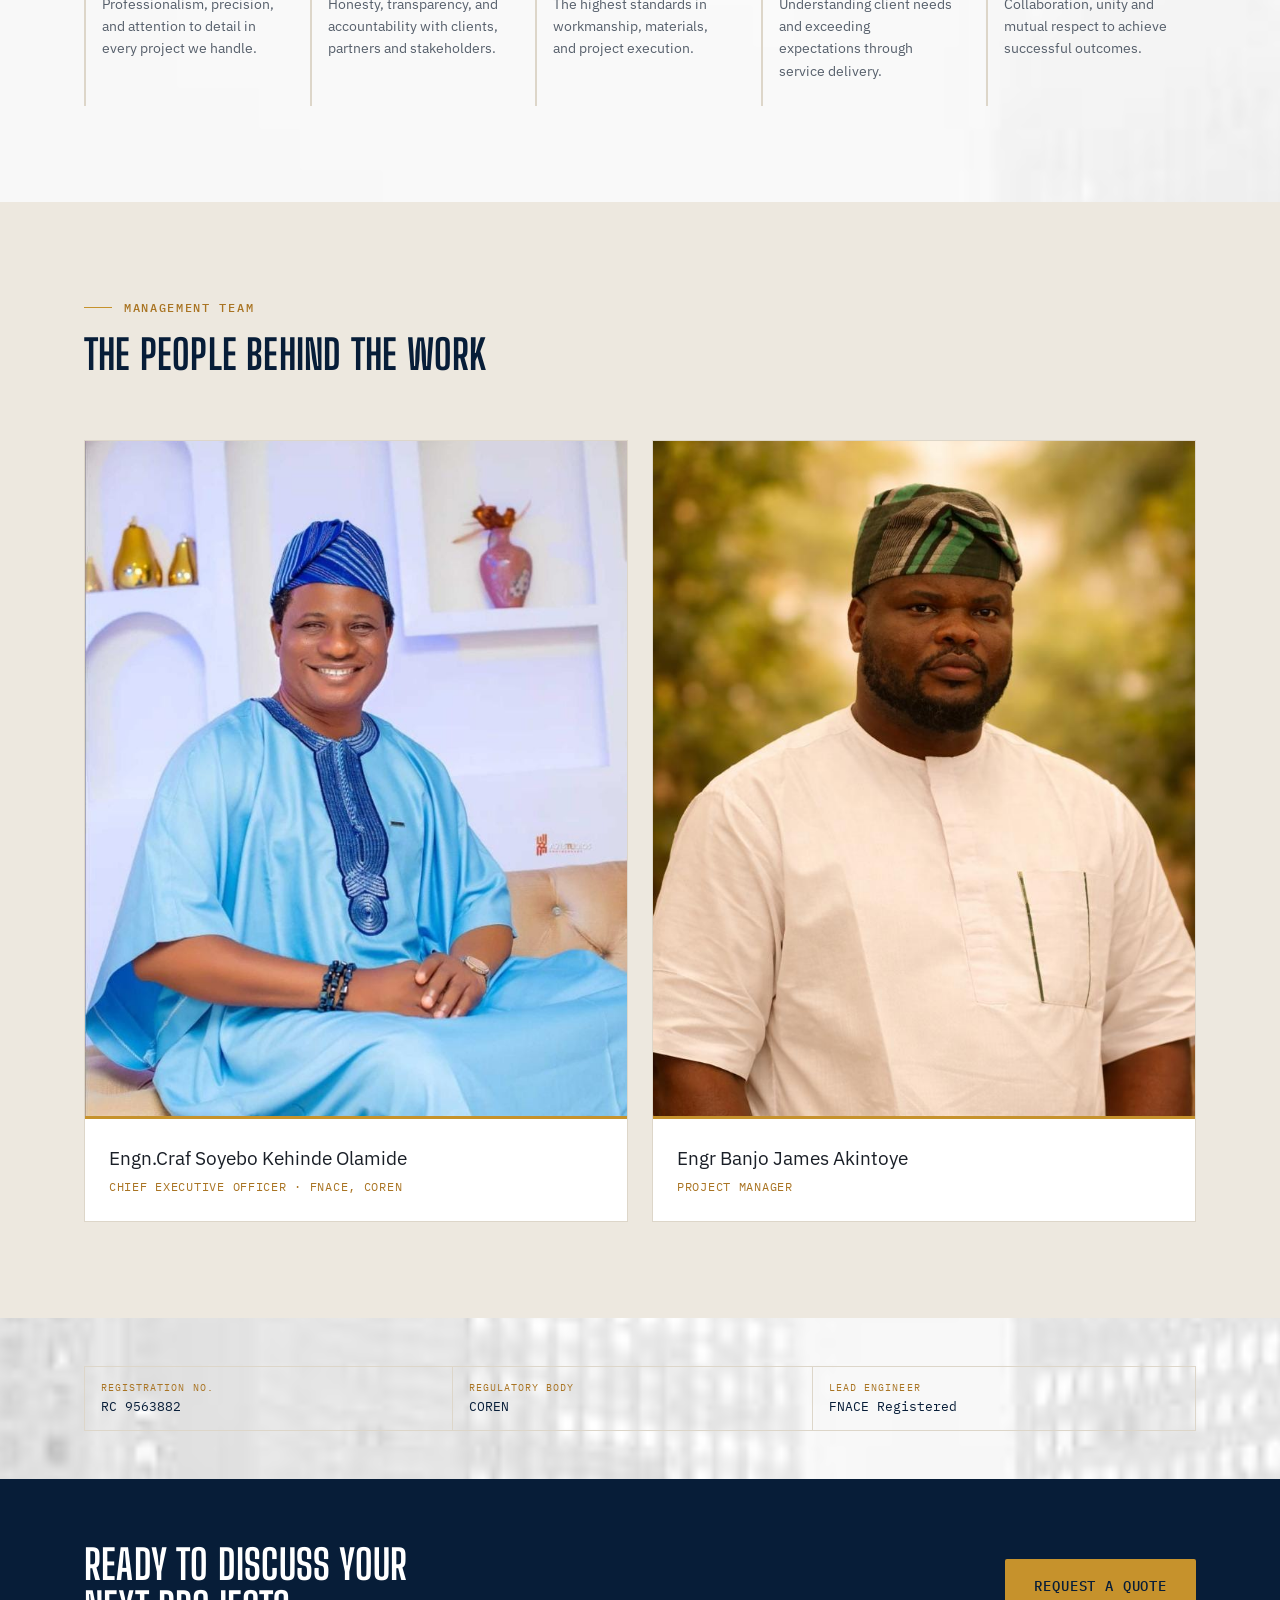
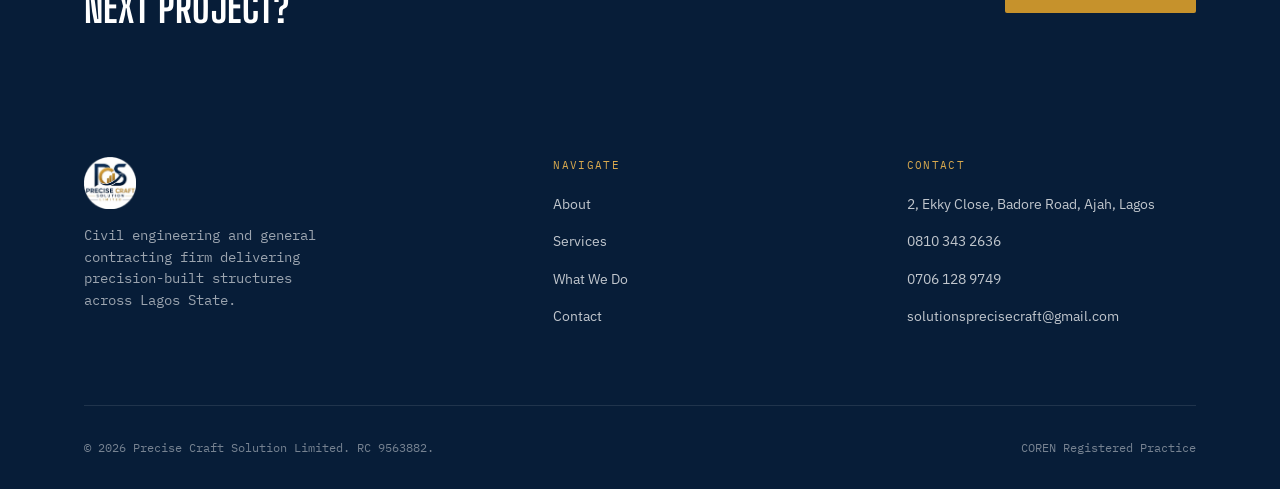
==== commit 3a4b5806: "whatsapp prob" ====
--- a/about.html
+++ b/about.html
@@ -7,6 +7,20 @@
   <title>About Us | Precise Craft Solution Limited</title>
   <meta name="description" content="Precise Craft Solution Limited — a COREN-registered civil engineering and general contracting firm. Learn our mission, values and meet the management team.">
 
+   <meta
+      property="og:title"
+      content="Precise Craft Solution Limited | Civil Engineering & General Contracting"
+    />
+    <meta
+      property="og:description"
+      content="Precise Craft Solution Limited is a COREN-registered civil engineering and general contracting firm delivering building construction, road works, renovation and project management across Lagos"
+    />
+    <meta property="og:image" content="assets/images/logo.png" />
+    <meta property="og:url" content="https://precisecraftsolution.netlify.app" />
+    <meta property="og:type" content="website" />
+    <meta name="twitter:card" content="summary_large_image" />
+
+    
   <link rel="preconnect" href="https://fonts.googleapis.com">
   <link rel="preconnect" href="https://fonts.gstatic.com" crossorigin>
   <link href="https://fonts.googleapis.com/css2?family=Big+Shoulders+Display:wght@600;700;800&family=IBM+Plex+Sans:wght@400;500;600&family=IBM+Plex+Mono:wght@400;500&display=swap" rel="stylesheet">
@@ -221,7 +235,8 @@
           <p class="footer-heading">Contact</p>
           <ul class="footer-list">
             <li><span>2, Ekky Close, Badore Road, Ajah, Lagos</span></li>
-            <li><a href="wa.me/+2348103432636">0810 343 2636</a></li>
+            <li><a href="https://wa.me/2348103432636">0810 343 2636</a></li>
+            <li><a href="tel:+2347061289749" target="_blank">0706 128 9749</a></li>
             <li><a href="mailto:solutionsprecisecraft@gmail.com">solutionsprecisecraft@gmail.com</a></li>
           </ul>
         </div>
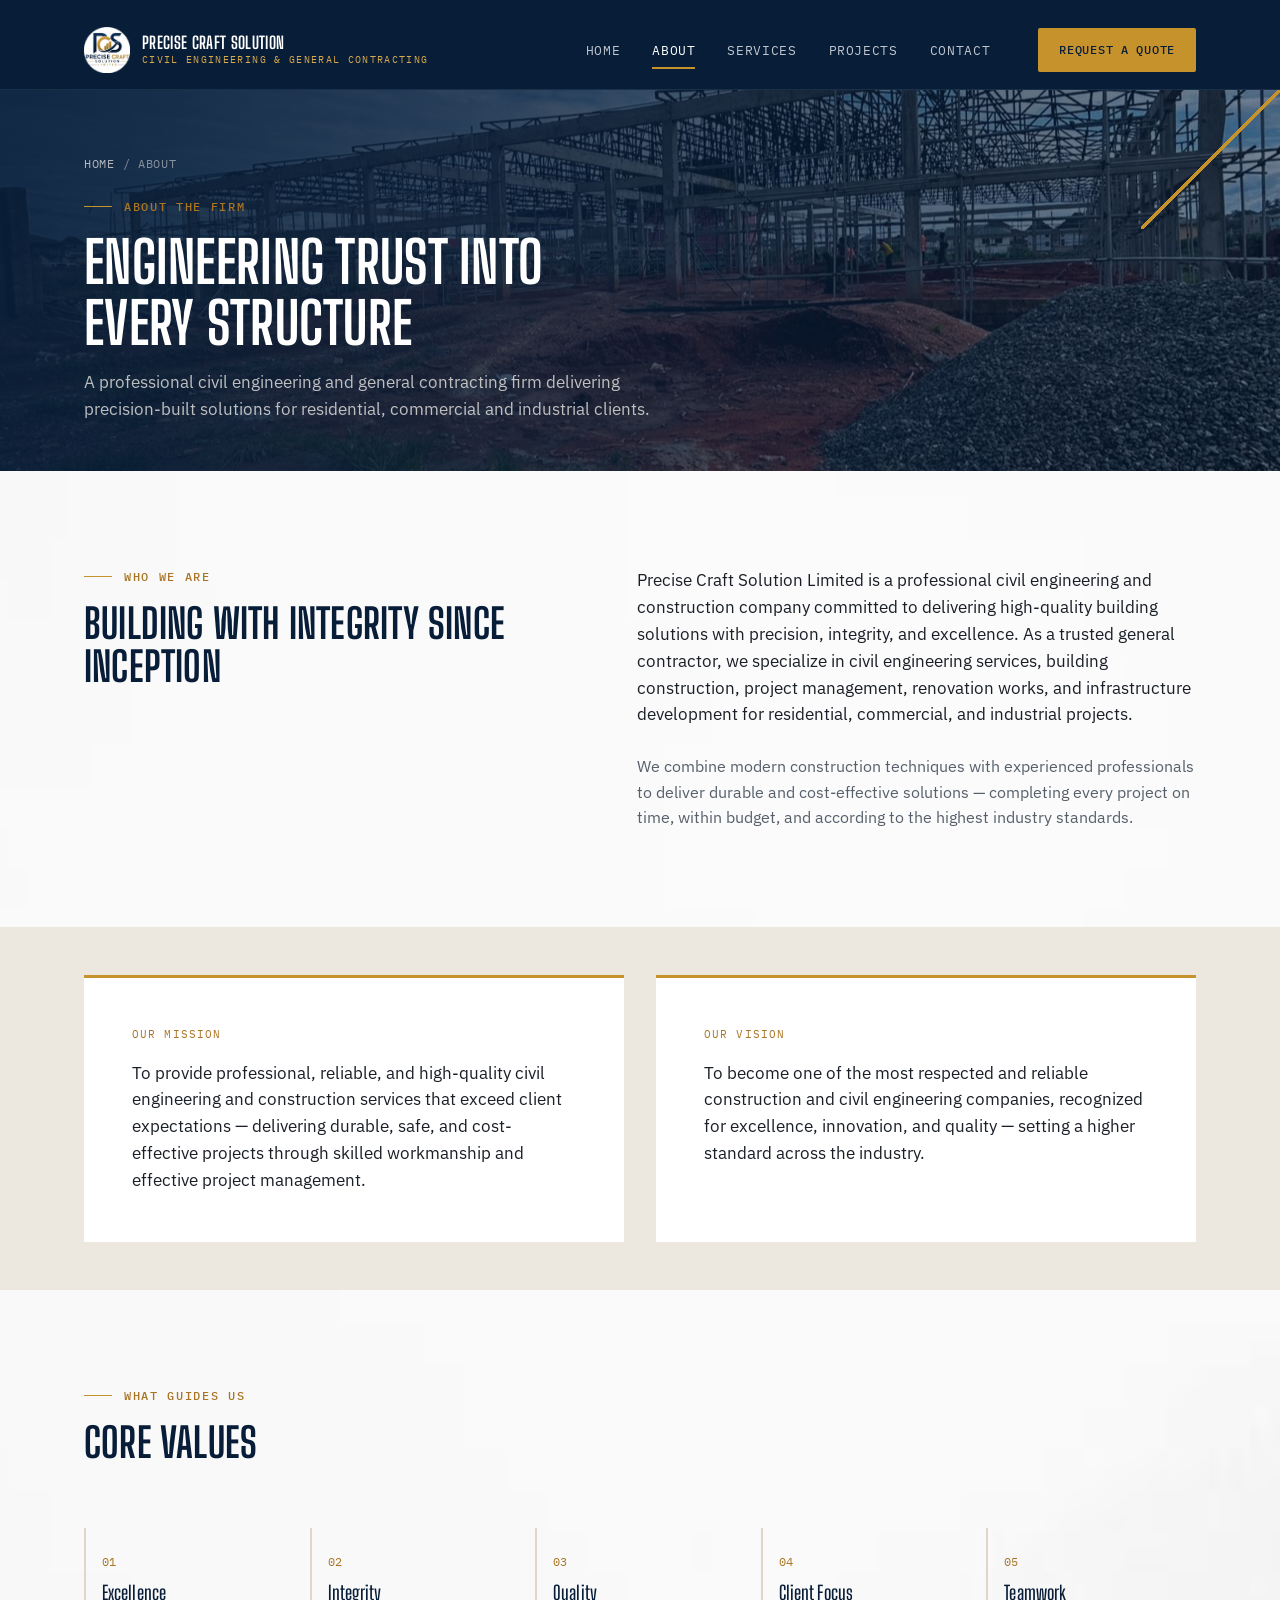
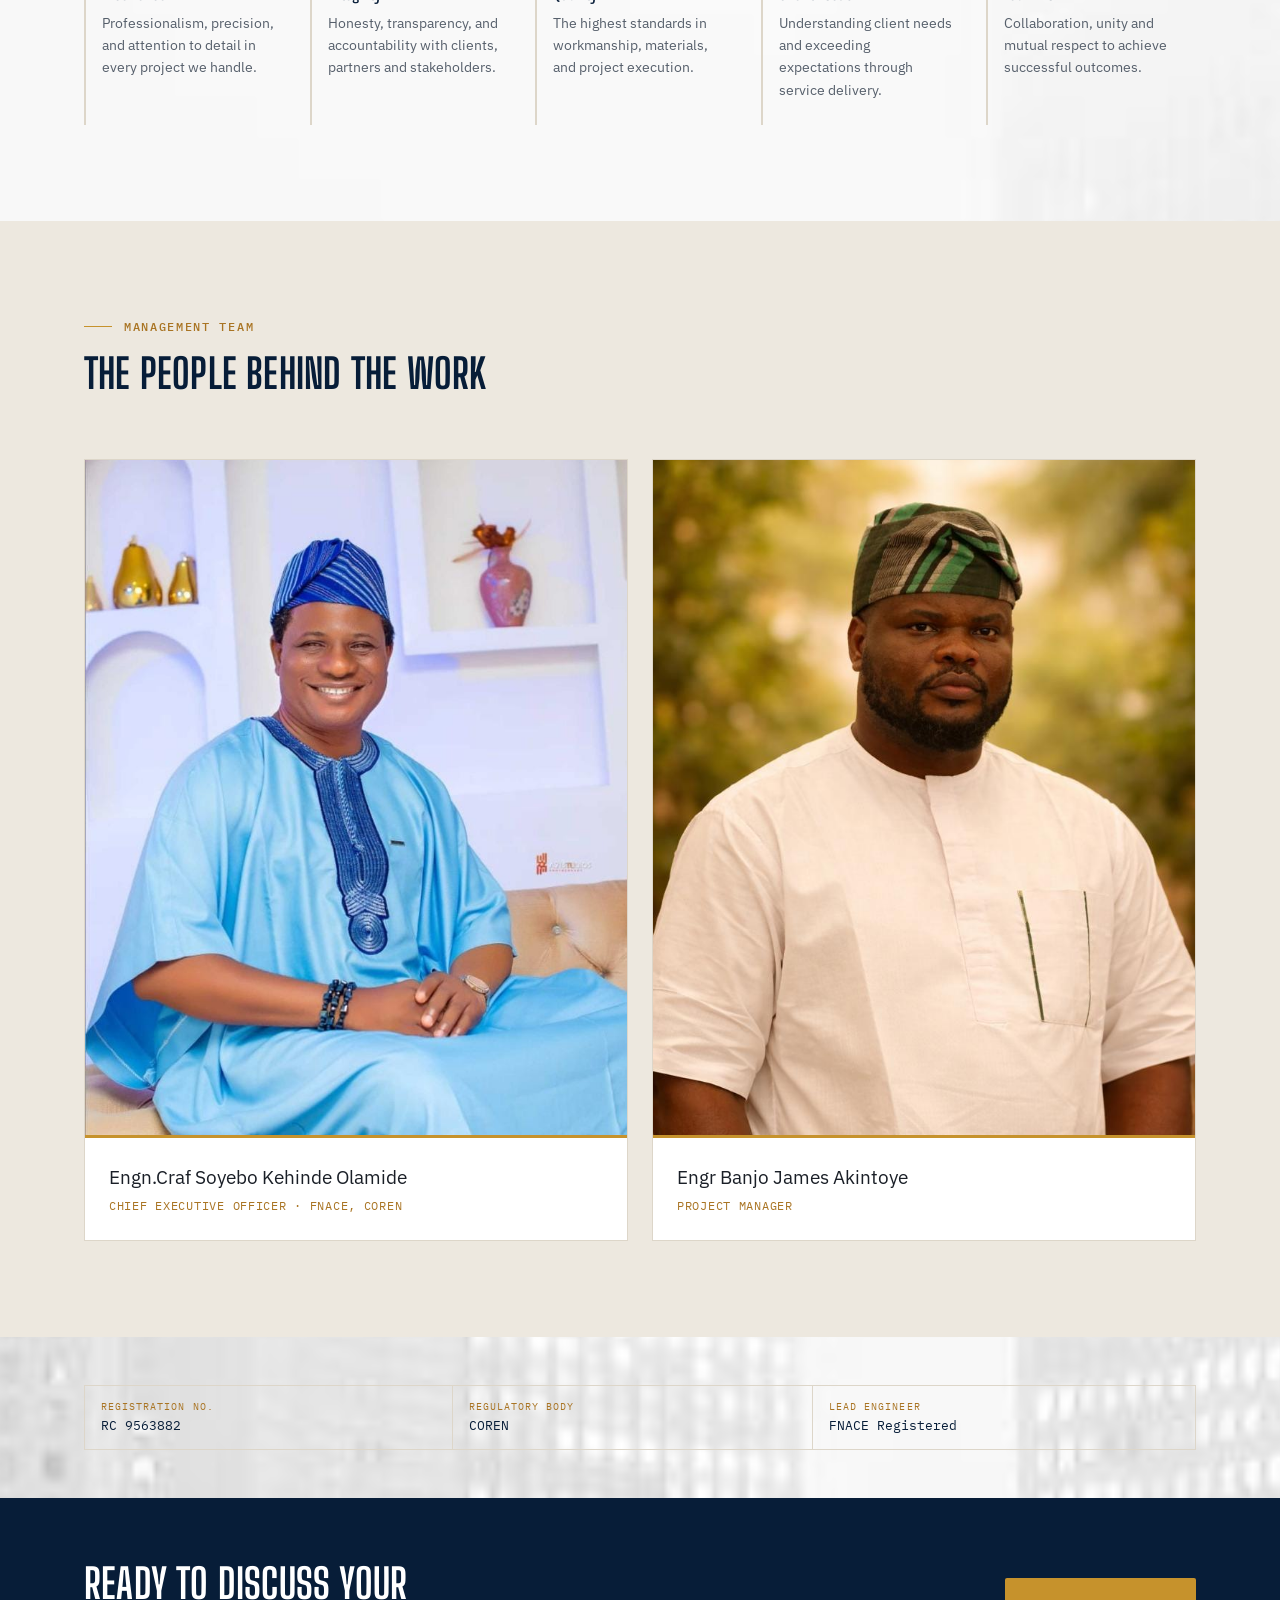
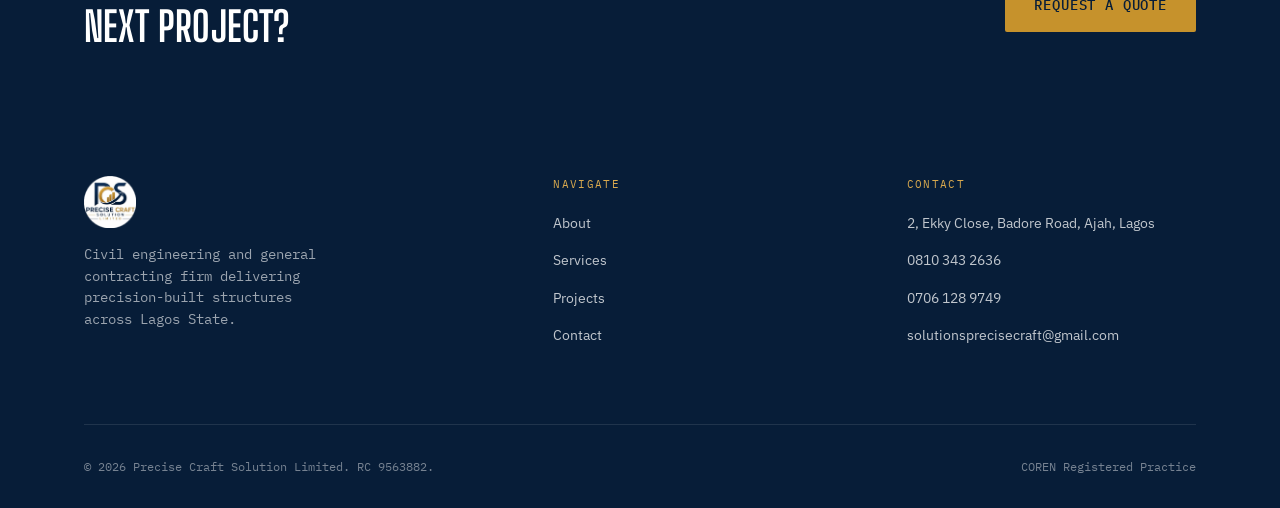
==== commit 2ad13324: "formsubmit fix" ====
--- a/about.html
+++ b/about.html
@@ -15,8 +15,8 @@
       property="og:description"
       content="Precise Craft Solution Limited is a COREN-registered civil engineering and general contracting firm delivering building construction, road works, renovation and project management across Lagos"
     />
-    <meta property="og:image" content="assets/images/logo.png" />
-    <meta property="og:url" content="https://precisecraftsolution.netlify.app" />
+    <meta property="og:image" content="https://precisesolution.netlify.app/assets/images/logo.png" />
+    <meta property="og:url" content="https://precisesolution.netlify.app" />
     <meta property="og:type" content="website" />
     <meta name="twitter:card" content="summary_large_image" />
 
@@ -63,7 +63,7 @@
           <li><a href="index.html">Home</a></li>
           <li><a href="about.html" aria-current="page">About</a></li>
           <li><a href="services.html">Services</a></li>
-          <li><a href="capabilities.html">What We Do</a></li>
+          <li><a href="capabilities.html">Projects</a></li>
           <li><a href="contact.html">Contact</a></li>
         </ul>
         <a href="contact.html" class="btn btn-primary btn-small">Request a Quote</a>
@@ -227,7 +227,7 @@
           <ul class="footer-list">
             <li><a href="about.html">About</a></li>
             <li><a href="services.html">Services</a></li>
-            <li><a href="capabilities.html">What We Do</a></li>
+            <li><a href="capabilities.html">Projects</a></li>
             <li><a href="contact.html">Contact</a></li>
           </ul>
         </div>
--- a/css/components.css
+++ b/css/components.css
@@ -124,7 +124,14 @@
 
 /* ---- Inner Page Hero (About / Services / Capabilities / Contact) ---- */
 .page-hero {
-  background: var(--navy-900);
+  background-color: var(--navy-900);
+background-image:
+  linear-gradient(90deg, rgba(7, 29, 56, 0.92) 0%, rgba(7, 29, 56, 0.78) 45%, rgba(7, 29, 56, 0.55) 100%),
+  url('../assets/images/works/IMG-20261025-WA0108.jpg');
+background-size: cover;
+background-position: center;
+background-repeat: no-repeat;
+
   padding-block: var(--space-8) var(--space-7);
   position: relative;
   overflow: hidden;
@@ -185,6 +192,8 @@
   z-index: 100;
   background: var(--navy-900);
   border-bottom: 1px solid rgba(255, 255, 255, 0.08);
+  height: 90px;
+  padding-top: 15px;
 }
 
 .site-header__inner {
@@ -309,6 +318,13 @@
     display: flex;
   }
 }
+@media (max-width: 940px) {
+  .hero {
+    background-image:
+      linear-gradient(rgba(7, 29, 56, 0.86), rgba(7, 29, 56, 0.86)),
+      url('../assets/images/works/IMG-20261025-WA0118.jpg');
+  }
+}
 
 /* ---- Cards ---- */
 .card {
--- a/css/home.css
+++ b/css/home.css
@@ -4,7 +4,14 @@
 
 /* ---- Hero ---- */
 .hero {
-  background: var(--navy-900);
+  background-color: var(--navy-900);
+background-image:
+  linear-gradient(90deg, rgba(7, 29, 56, 0.92) 0%, rgba(7, 29, 56, 0.78) 45%, rgba(7, 29, 56, 0.55) 100%),
+  url('../assets/images/works/IMG-20261025-WA0108.jpg');
+background-size: cover;
+background-position: center;
+background-repeat: no-repeat;
+
   padding-top: var(--space-9);
   padding-bottom: var(--space-9);
   position: relative;
@@ -218,6 +225,13 @@
 @media (max-width: 640px) {
   .cta-band__inner { flex-direction: column; align-items: flex-start; }
 }
+@media (max-width: 940px) {
+  .hero {
+    background-image:
+      linear-gradient(rgba(7, 29, 56, 0.86), rgba(7, 29, 56, 0.86)),
+      url('../assets/images/works/IMG-20261025-WA0108.jpg');
+  }
+}
 
 /* ---- Reveal on scroll ---- */
 .reveal {
